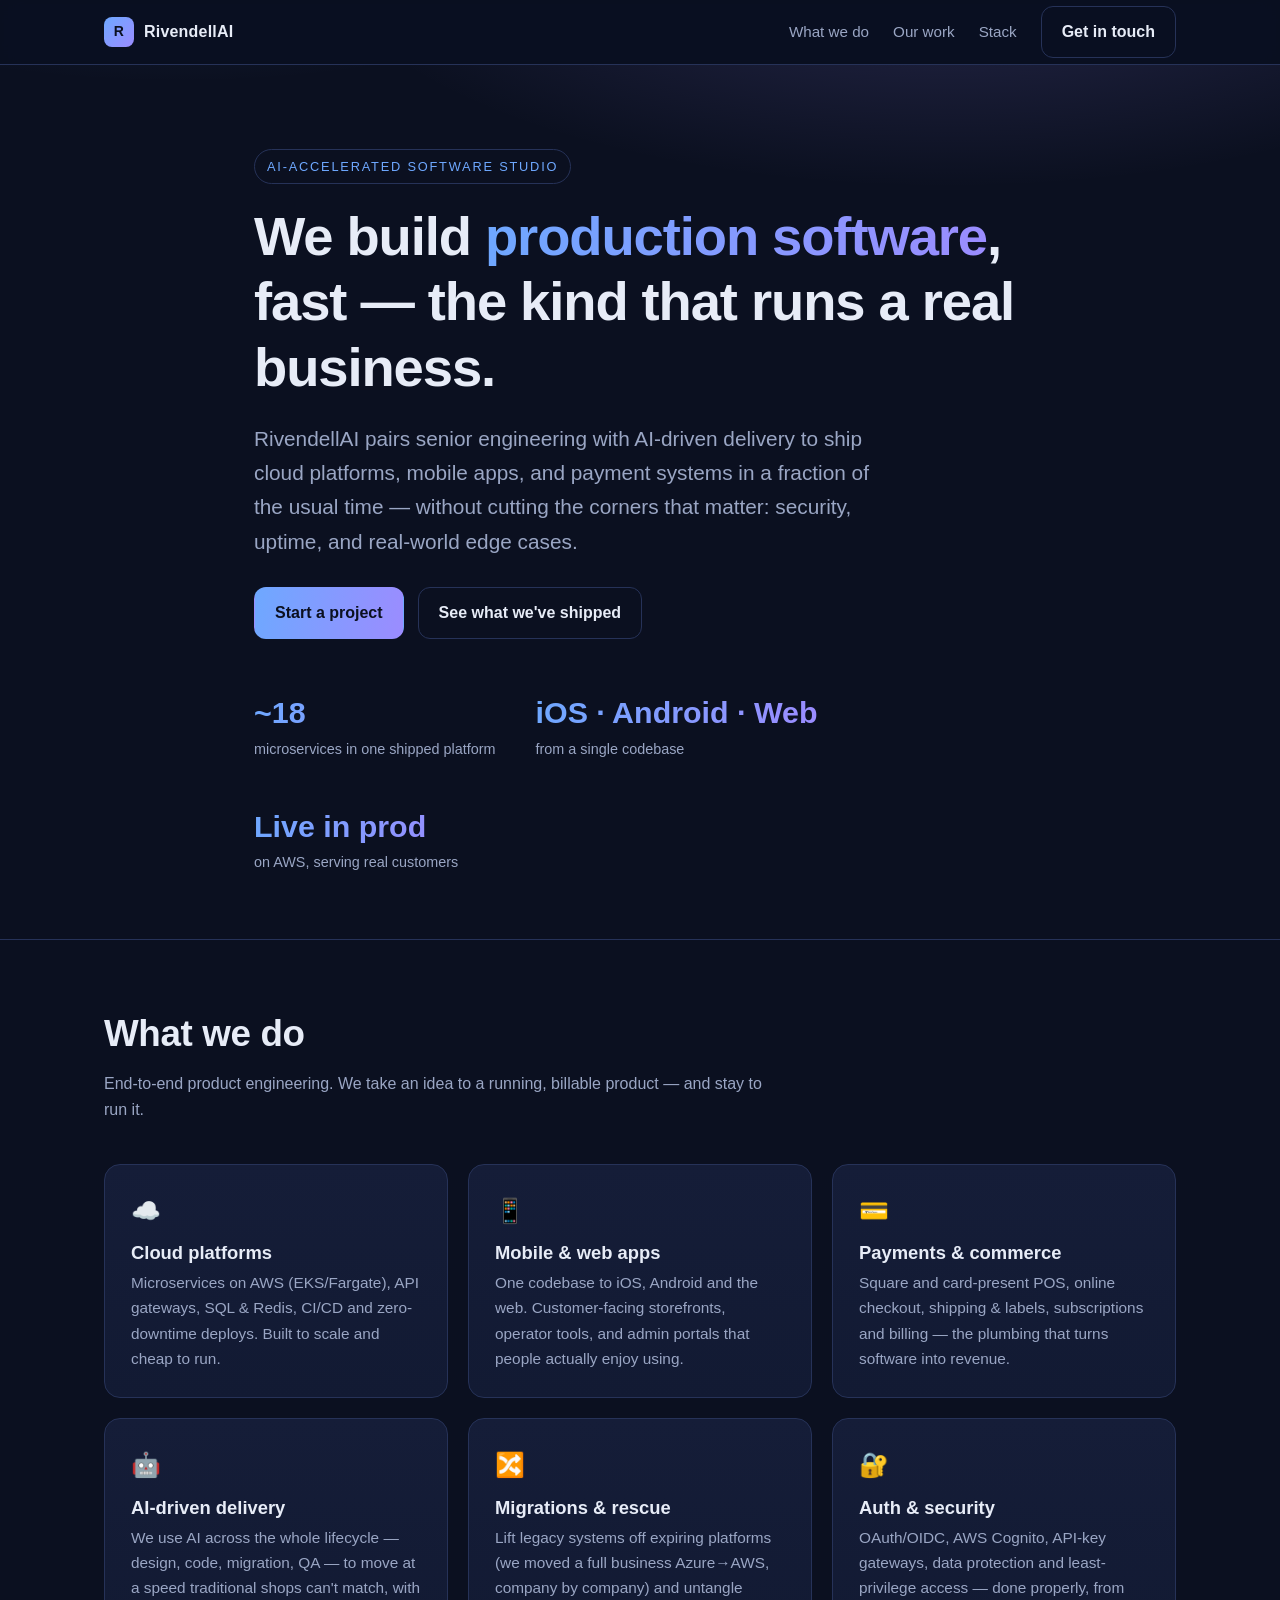
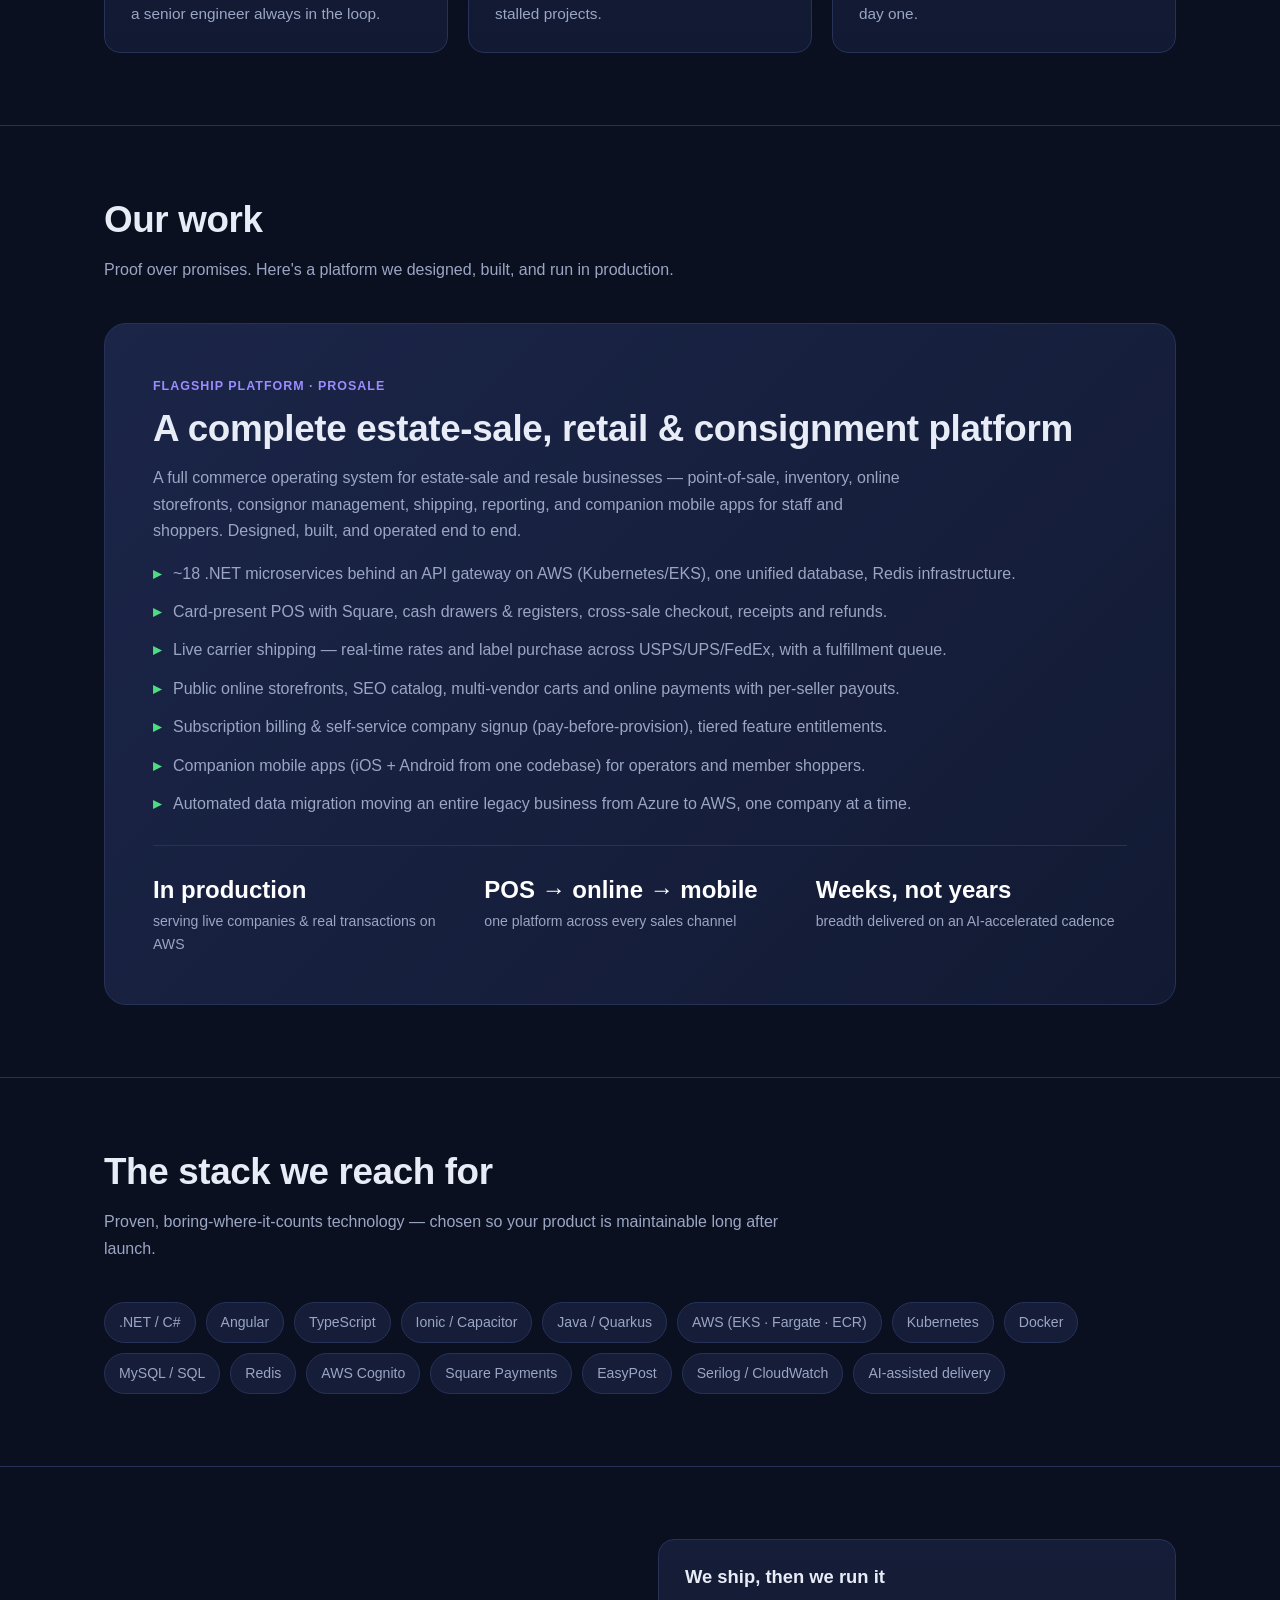
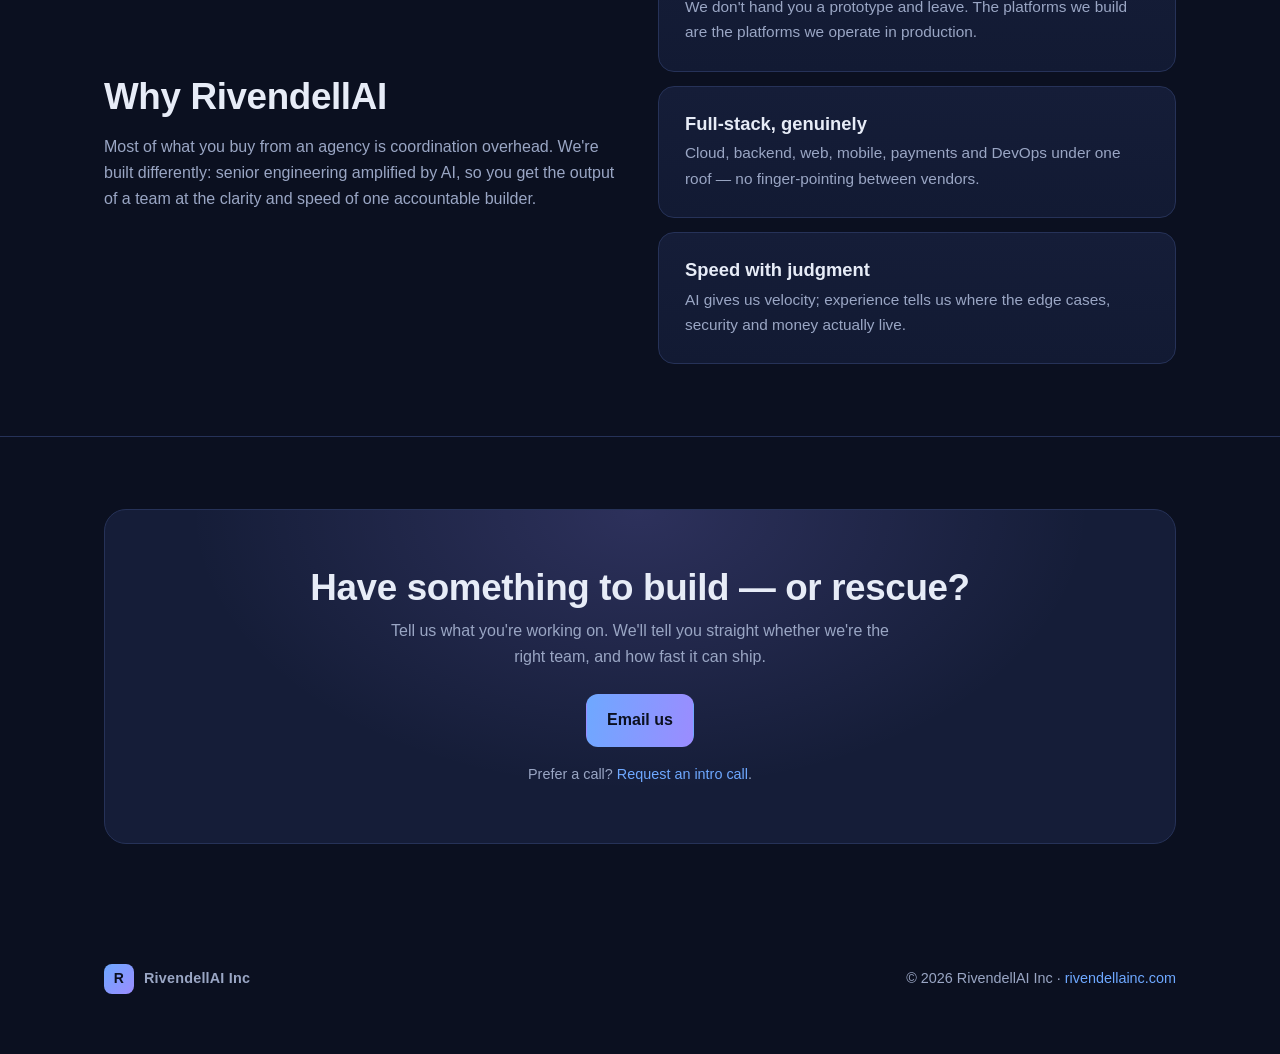
==== index.html @ 31cd1a30 "Add files via upload" ====
<!DOCTYPE html>
<html lang="en">
<head>
  <meta charset="UTF-8" />
  <meta name="viewport" content="width=device-width, initial-scale=1.0" />
  <title>RivendellAI Inc — AI-accelerated software, built to run real businesses</title>
  <meta name="description" content="RivendellAI builds production software, fast — cloud microservices, mobile apps, payments, and AI-driven delivery. We shipped a full estate-sale & retail platform end to end." />
  <meta name="theme-color" content="#0b1020" />

  <!-- Open Graph / social preview -->
  <meta property="og:type" content="website" />
  <meta property="og:title" content="RivendellAI Inc" />
  <meta property="og:description" content="AI-accelerated software, built to run real businesses." />
  <meta property="og:url" content="https://rivendellainc.com" />

  <style>
    :root{
      --bg:#0b1020; --bg2:#121a33; --panel:#151d38; --panel2:#1b2548;
      --text:#e7ecf7; --muted:#9aa6c4; --line:#263258;
      --accent:#6ea8ff; --accent2:#9b8cff; --good:#4ade80;
      --radius:16px; --max:1120px;
    }
    *{box-sizing:border-box}
    html{scroll-behavior:smooth}
    body{
      margin:0; background:var(--bg); color:var(--text);
      font:16px/1.65 -apple-system,BlinkMacSystemFont,"Segoe UI",Roboto,Helvetica,Arial,sans-serif;
      -webkit-font-smoothing:antialiased;
    }
    a{color:var(--accent); text-decoration:none}
    a:hover{text-decoration:underline}
    .wrap{max-width:var(--max); margin:0 auto; padding:0 24px}
    h1,h2,h3{line-height:1.2; margin:0 0 .4em}
    h1{font-size:clamp(2.1rem,5vw,3.4rem); letter-spacing:-.02em}
    h2{font-size:clamp(1.6rem,3.5vw,2.3rem); letter-spacing:-.01em}
    h3{font-size:1.15rem}
    p{margin:0 0 1em}
    .muted{color:var(--muted)}
    .grad{
      background:linear-gradient(100deg,var(--accent),var(--accent2));
      -webkit-background-clip:text; background-clip:text; color:transparent;
    }

    /* Header */
    header{
      position:sticky; top:0; z-index:20;
      backdrop-filter:saturate(140%) blur(10px);
      background:rgba(11,16,32,.72); border-bottom:1px solid var(--line);
    }
    .nav{display:flex; align-items:center; gap:24px; height:64px}
    .brand{display:flex; align-items:center; gap:10px; font-weight:700; letter-spacing:.2px}
    .brand .mark{
      width:30px; height:30px; border-radius:8px;
      background:linear-gradient(135deg,var(--accent),var(--accent2));
      display:grid; place-items:center; color:#0b1020; font-weight:800; font-size:14px;
    }
    .nav .spacer{flex:1}
    .nav a.link{color:var(--muted); font-size:.95rem}
    .nav a.link:hover{color:var(--text); text-decoration:none}
    @media(max-width:720px){ .nav a.link{display:none} }

    .btn{
      display:inline-block; padding:12px 20px; border-radius:12px; font-weight:600;
      border:1px solid transparent; cursor:pointer; transition:.15s;
    }
    .btn-primary{background:linear-gradient(100deg,var(--accent),var(--accent2)); color:#0b1020}
    .btn-primary:hover{text-decoration:none; filter:brightness(1.07); transform:translateY(-1px)}
    .btn-ghost{border-color:var(--line); color:var(--text)}
    .btn-ghost:hover{text-decoration:none; border-color:var(--accent); color:#fff}

    /* Hero */
    .hero{position:relative; overflow:hidden; padding:84px 0 64px}
    .hero::before{
      content:""; position:absolute; inset:-30% -10% auto -10%; height:620px;
      background:radial-gradient(60% 60% at 70% 20%,rgba(155,140,255,.22),transparent 70%),
                 radial-gradient(50% 50% at 20% 10%,rgba(110,168,255,.20),transparent 70%);
      pointer-events:none;
    }
    .hero .inner{position:relative; max-width:820px}
    .eyebrow{
      display:inline-block; font-size:.8rem; letter-spacing:.14em; text-transform:uppercase;
      color:var(--accent); border:1px solid var(--line); padding:6px 12px; border-radius:999px; margin-bottom:20px;
    }
    .hero p.lead{font-size:clamp(1.05rem,2.2vw,1.3rem); color:var(--muted); max-width:640px}
    .cta-row{display:flex; gap:14px; flex-wrap:wrap; margin-top:28px}

    .stats{display:flex; gap:40px; flex-wrap:wrap; margin-top:48px}
    .stat .n{font-size:1.9rem; font-weight:800; background:linear-gradient(100deg,var(--accent),var(--accent2)); -webkit-background-clip:text; background-clip:text; color:transparent}
    .stat .l{color:var(--muted); font-size:.9rem}

    /* Sections */
    section{padding:72px 0; border-top:1px solid var(--line)}
    .section-head{max-width:680px; margin-bottom:40px}
    .section-head p{color:var(--muted)}

    .grid{display:grid; gap:20px}
    .grid-3{grid-template-columns:repeat(3,1fr)}
    .grid-2{grid-template-columns:repeat(2,1fr)}
    @media(max-width:860px){ .grid-3{grid-template-columns:1fr} .grid-2{grid-template-columns:1fr} }

    .card{
      background:linear-gradient(180deg,var(--panel),var(--bg2));
      border:1px solid var(--line); border-radius:var(--radius); padding:26px;
      transition:.18s;
    }
    .card:hover{border-color:var(--accent); transform:translateY(-3px)}
    .card .ic{font-size:1.5rem; margin-bottom:12px}
    .card h3{margin-bottom:.3em}
    .card p{color:var(--muted); margin:0; font-size:.96rem}

    /* Case study */
    .case{
      background:linear-gradient(135deg,var(--panel2),var(--bg2));
      border:1px solid var(--line); border-radius:22px; padding:clamp(28px,5vw,48px);
    }
    .case .tag{color:var(--accent2); font-weight:700; letter-spacing:.08em; text-transform:uppercase; font-size:.78rem}
    .case ul{margin:0; padding-left:0; list-style:none; display:grid; gap:12px; margin-top:8px}
    .case li{display:flex; gap:12px; color:var(--muted)}
    .case li::before{content:"▸"; color:var(--good); font-weight:800}
    .case .result{
      margin-top:28px; display:grid; grid-template-columns:repeat(3,1fr); gap:20px;
      border-top:1px solid var(--line); padding-top:24px;
    }
    @media(max-width:700px){ .case .result{grid-template-columns:1fr} }
    .case .result .n{font-size:1.5rem; font-weight:800; color:#fff}
    .case .result .l{color:var(--muted); font-size:.88rem}

    /* Stack chips */
    .chips{display:flex; flex-wrap:wrap; gap:10px}
    .chip{
      border:1px solid var(--line); background:var(--panel); color:var(--muted);
      padding:8px 14px; border-radius:999px; font-size:.88rem;
    }

    /* CTA band */
    .cta-band{
      text-align:center; background:
        radial-gradient(60% 120% at 50% 0%,rgba(155,140,255,.18),transparent 70%), var(--panel);
      border:1px solid var(--line); border-radius:22px; padding:clamp(32px,6vw,56px);
    }
    .cta-band h2{margin-bottom:.2em}
    .cta-band p{color:var(--muted); max-width:520px; margin:0 auto 24px}

    footer{padding:48px 0 60px; color:var(--muted); font-size:.9rem}
    .foot{display:flex; justify-content:space-between; gap:16px; flex-wrap:wrap; align-items:center}

    /* small helper note for the owner — delete before publishing */
    .editme{display:none}
  </style>
</head>
<body>

  <header>
    <div class="wrap nav">
      <div class="brand"><span class="mark">R</span> RivendellAI</div>
      <span class="spacer"></span>
      <a class="link" href="#services">What we do</a>
      <a class="link" href="#work">Our work</a>
      <a class="link" href="#stack">Stack</a>
      <a class="btn btn-ghost" href="#contact">Get in touch</a>
    </div>
  </header>

  <!-- HERO -->
  <section class="hero" style="border-top:none">
    <div class="wrap inner">
      <span class="eyebrow">AI-accelerated software studio</span>
      <h1>We build <span class="grad">production software</span>, fast — the kind that runs a real business.</h1>
      <p class="lead">
        RivendellAI pairs senior engineering with AI-driven delivery to ship cloud platforms,
        mobile apps, and payment systems in a fraction of the usual time — without cutting the
        corners that matter: security, uptime, and real-world edge cases.
      </p>
      <div class="cta-row">
        <a class="btn btn-primary" href="#contact">Start a project</a>
        <a class="btn btn-ghost" href="#work">See what we've shipped</a>
      </div>

      <div class="stats">
        <div class="stat"><div class="n">~18</div><div class="l">microservices in one shipped platform</div></div>
        <div class="stat"><div class="n">iOS · Android · Web</div><div class="l">from a single codebase</div></div>
        <div class="stat"><div class="n">Live in prod</div><div class="l">on AWS, serving real customers</div></div>
      </div>
    </div>
  </section>

  <!-- SERVICES -->
  <section id="services">
    <div class="wrap">
      <div class="section-head">
        <h2>What we do</h2>
        <p>End-to-end product engineering. We take an idea to a running, billable product — and stay to run it.</p>
      </div>
      <div class="grid grid-3">
        <div class="card">
          <div class="ic">☁️</div>
          <h3>Cloud platforms</h3>
          <p>Microservices on AWS (EKS/Fargate), API gateways, SQL &amp; Redis, CI/CD and zero-downtime deploys. Built to scale and cheap to run.</p>
        </div>
        <div class="card">
          <div class="ic">📱</div>
          <h3>Mobile &amp; web apps</h3>
          <p>One codebase to iOS, Android and the web. Customer-facing storefronts, operator tools, and admin portals that people actually enjoy using.</p>
        </div>
        <div class="card">
          <div class="ic">💳</div>
          <h3>Payments &amp; commerce</h3>
          <p>Square and card-present POS, online checkout, shipping &amp; labels, subscriptions and billing — the plumbing that turns software into revenue.</p>
        </div>
        <div class="card">
          <div class="ic">🤖</div>
          <h3>AI-driven delivery</h3>
          <p>We use AI across the whole lifecycle — design, code, migration, QA — to move at a speed traditional shops can't match, with a senior engineer always in the loop.</p>
        </div>
        <div class="card">
          <div class="ic">🔀</div>
          <h3>Migrations &amp; rescue</h3>
          <p>Lift legacy systems off expiring platforms (we moved a full business Azure→AWS, company by company) and untangle stalled projects.</p>
        </div>
        <div class="card">
          <div class="ic">🔐</div>
          <h3>Auth &amp; security</h3>
          <p>OAuth/OIDC, AWS Cognito, API-key gateways, data protection and least-privilege access — done properly, from day one.</p>
        </div>
      </div>
    </div>
  </section>

  <!-- CASE STUDY / WORK -->
  <section id="work">
    <div class="wrap">
      <div class="section-head">
        <h2>Our work</h2>
        <p>Proof over promises. Here's a platform we designed, built, and run in production.</p>
      </div>

      <div class="case">
        <span class="tag">Flagship platform · ProSale</span>
        <h2 style="margin-top:8px">A complete estate-sale, retail &amp; consignment platform</h2>
        <p class="muted" style="max-width:760px">
          A full commerce operating system for estate-sale and resale businesses — point-of-sale,
          inventory, online storefronts, consignor management, shipping, reporting, and companion
          mobile apps for staff and shoppers. Designed, built, and operated end to end.
        </p>

        <ul>
          <li>~18 .NET microservices behind an API gateway on AWS (Kubernetes/EKS), one unified database, Redis infrastructure.</li>
          <li>Card-present POS with Square, cash drawers &amp; registers, cross-sale checkout, receipts and refunds.</li>
          <li>Live carrier shipping — real-time rates and label purchase across USPS/UPS/FedEx, with a fulfillment queue.</li>
          <li>Public online storefronts, SEO catalog, multi-vendor carts and online payments with per-seller payouts.</li>
          <li>Subscription billing &amp; self-service company signup (pay-before-provision), tiered feature entitlements.</li>
          <li>Companion mobile apps (iOS + Android from one codebase) for operators and member shoppers.</li>
          <li>Automated data migration moving an entire legacy business from Azure to AWS, one company at a time.</li>
        </ul>

        <div class="result">
          <div><div class="n">In production</div><div class="l">serving live companies &amp; real transactions on AWS</div></div>
          <div><div class="n">POS → online → mobile</div><div class="l">one platform across every sales channel</div></div>
          <div><div class="n">Weeks, not years</div><div class="l">breadth delivered on an AI-accelerated cadence</div></div>
        </div>
      </div>
    </div>
  </section>

  <!-- STACK -->
  <section id="stack">
    <div class="wrap">
      <div class="section-head">
        <h2>The stack we reach for</h2>
        <p>Proven, boring-where-it-counts technology — chosen so your product is maintainable long after launch.</p>
      </div>
      <div class="chips">
        <span class="chip">.NET / C#</span>
        <span class="chip">Angular</span>
        <span class="chip">TypeScript</span>
        <span class="chip">Ionic / Capacitor</span>
        <span class="chip">Java / Quarkus</span>
        <span class="chip">AWS (EKS · Fargate · ECR)</span>
        <span class="chip">Kubernetes</span>
        <span class="chip">Docker</span>
        <span class="chip">MySQL / SQL</span>
        <span class="chip">Redis</span>
        <span class="chip">AWS Cognito</span>
        <span class="chip">Square Payments</span>
        <span class="chip">EasyPost</span>
        <span class="chip">Serilog / CloudWatch</span>
        <span class="chip">AI-assisted delivery</span>
      </div>
    </div>
  </section>

  <!-- WHY US -->
  <section id="why">
    <div class="wrap">
      <div class="grid grid-2" style="align-items:center; gap:36px">
        <div>
          <h2>Why RivendellAI</h2>
          <p class="muted">
            Most of what you buy from an agency is coordination overhead. We're built differently:
            senior engineering amplified by AI, so you get the output of a team at the clarity and
            speed of one accountable builder.
          </p>
        </div>
        <div class="grid" style="gap:14px">
          <div class="card"><h3>We ship, then we run it</h3><p>We don't hand you a prototype and leave. The platforms we build are the platforms we operate in production.</p></div>
          <div class="card"><h3>Full-stack, genuinely</h3><p>Cloud, backend, web, mobile, payments and DevOps under one roof — no finger-pointing between vendors.</p></div>
          <div class="card"><h3>Speed with judgment</h3><p>AI gives us velocity; experience tells us where the edge cases, security and money actually live.</p></div>
        </div>
      </div>
    </div>
  </section>

  <!-- CONTACT -->
  <section id="contact">
    <div class="wrap">
      <div class="cta-band">
        <h2>Have something to build — or rescue?</h2>
        <p>Tell us what you're working on. We'll tell you straight whether we're the right team, and how fast it can ship.</p>
        <!-- EDIT: replace the email below with your real contact address -->
        <a class="btn btn-primary" href="mailto:hello@rivendellainc.com?subject=Project%20inquiry">Email us</a>
        <div class="muted" style="margin-top:16px; font-size:.9rem">
          <!-- EDIT: or drop in a Calendly / Cal.com link here -->
          Prefer a call? <a href="mailto:hello@rivendellainc.com?subject=Intro%20call">Request an intro call</a>.
        </div>
      </div>
    </div>
  </section>

  <footer>
    <div class="wrap foot">
      <div class="brand"><span class="mark">R</span> RivendellAI&nbsp;Inc</div>
      <div>© <span id="yr">2026</span> RivendellAI Inc · <a href="https://rivendellainc.com">rivendellainc.com</a></div>
    </div>
  </footer>

  <script>document.getElementById('yr').textContent = new Date().getFullYear();</script>
</body>
</html>
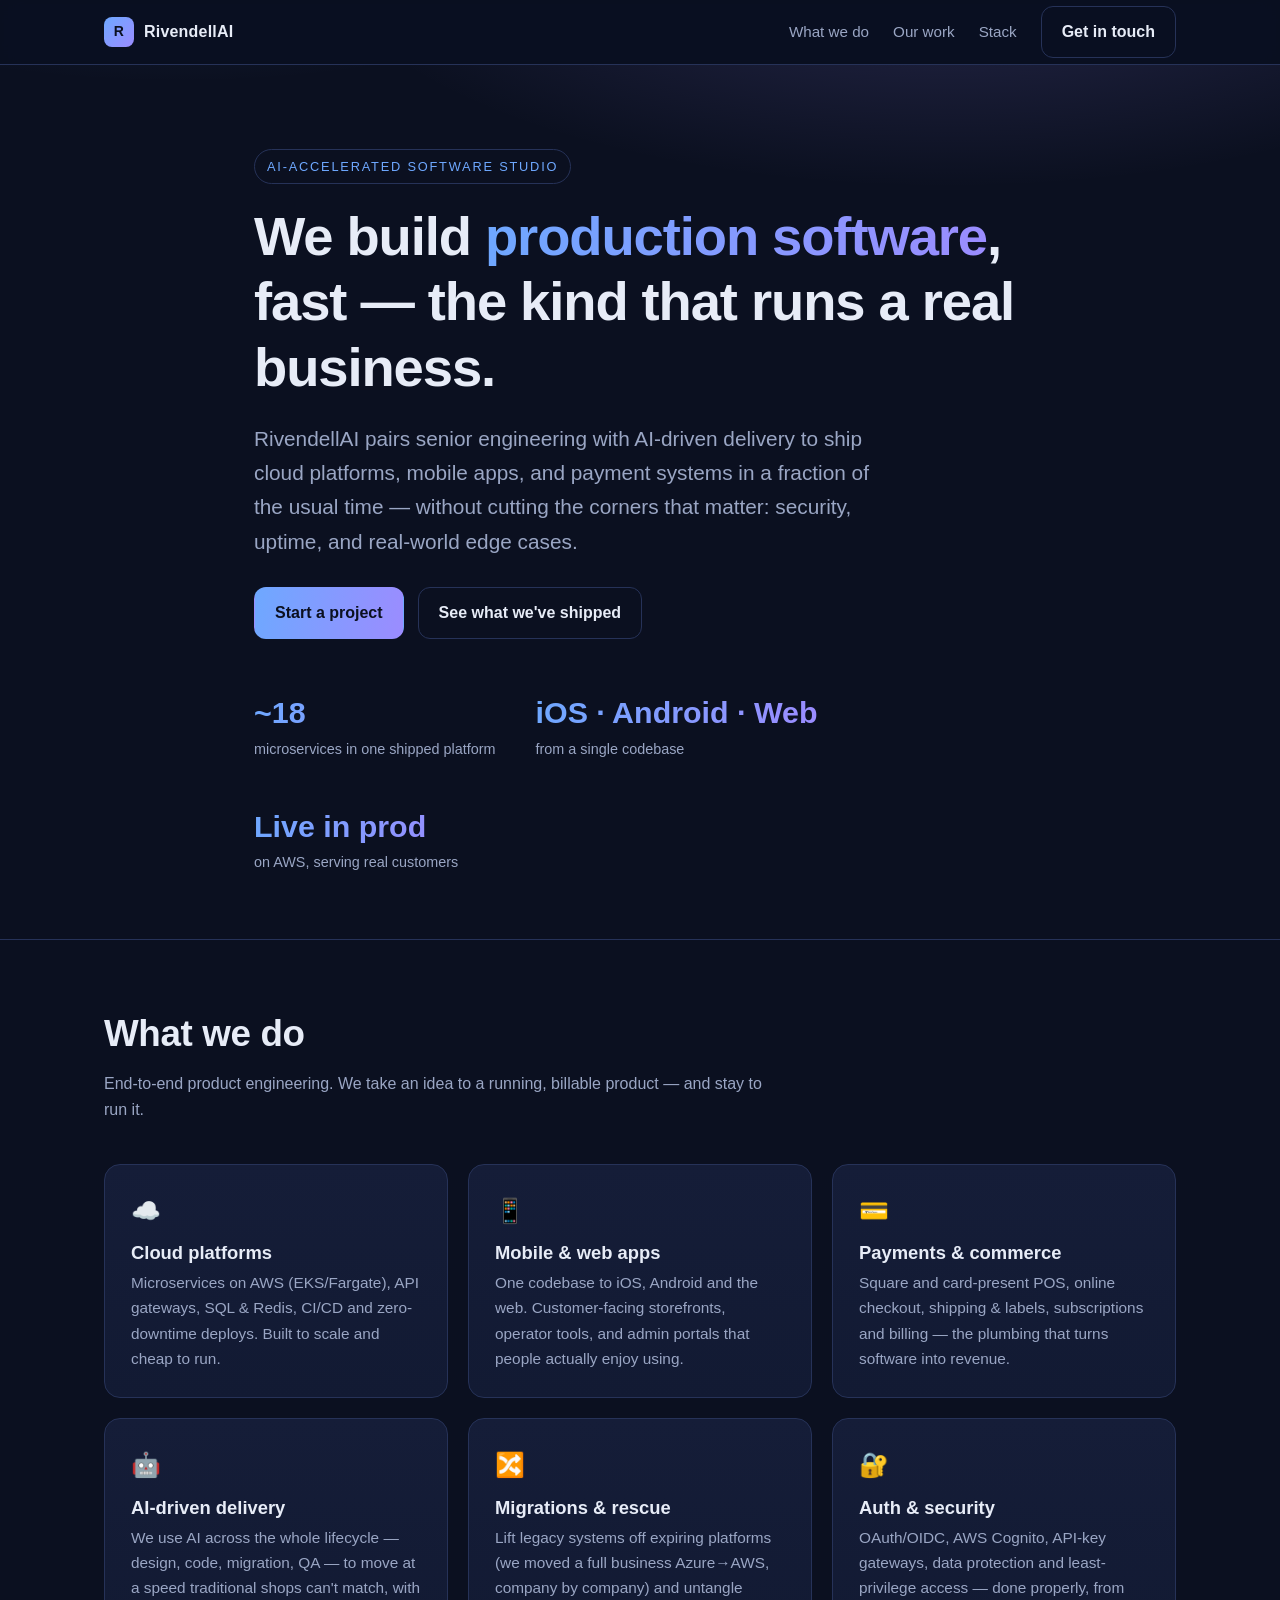
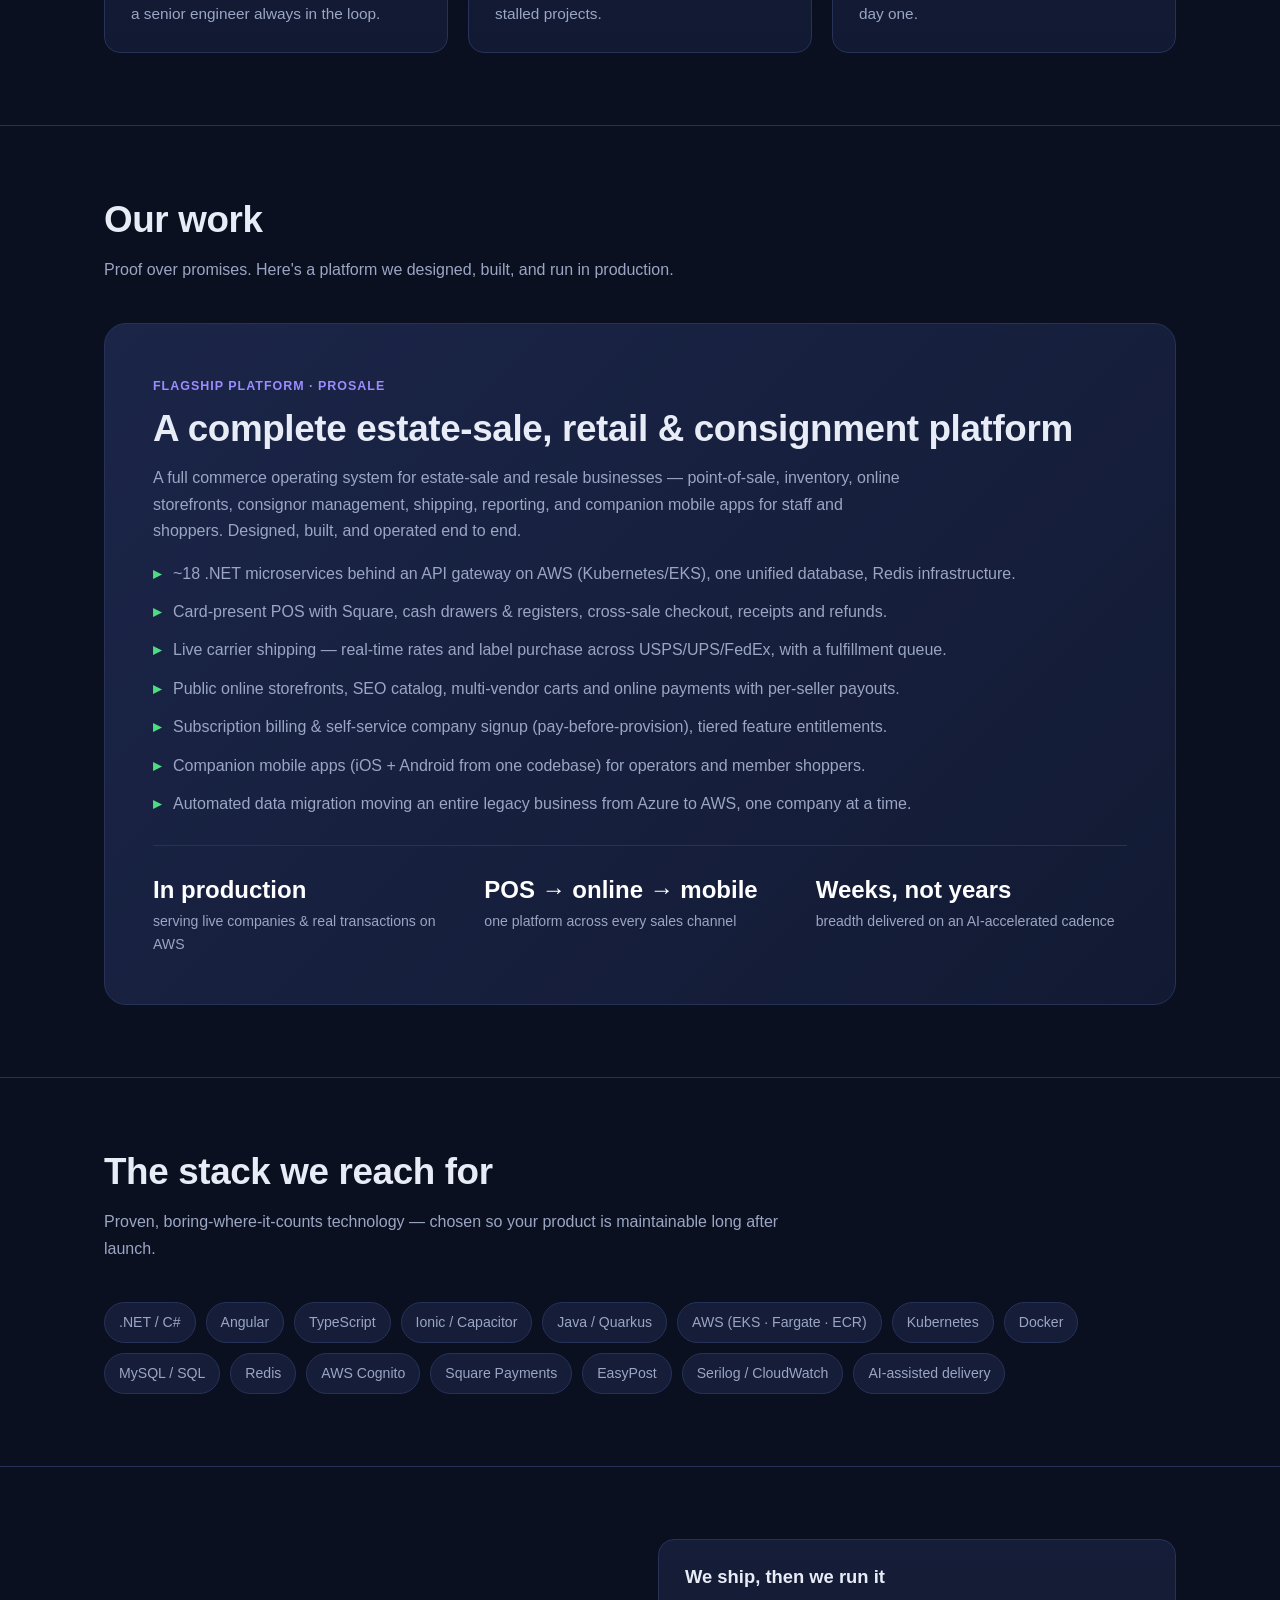
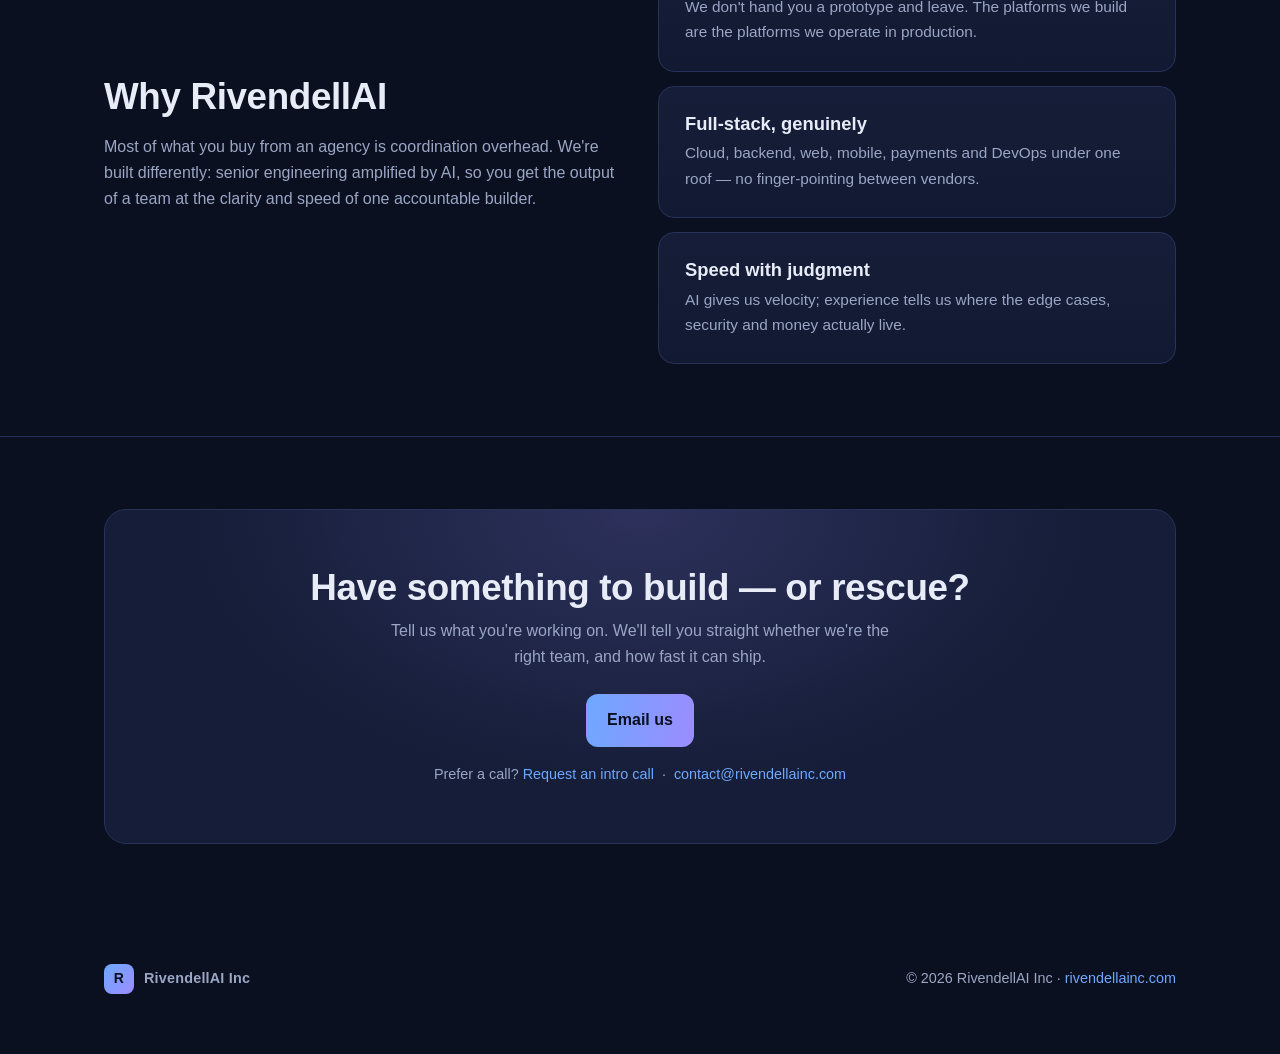
==== commit ecd8e22e: "Use contact@rivendellainc.com as the business contact address" ====
--- a/index.html
+++ b/index.html
@@ -316,11 +316,10 @@
       <div class="cta-band">
         <h2>Have something to build — or rescue?</h2>
         <p>Tell us what you're working on. We'll tell you straight whether we're the right team, and how fast it can ship.</p>
-        <!-- EDIT: replace the email below with your real contact address -->
-        <a class="btn btn-primary" href="mailto:hello@rivendellainc.com?subject=Project%20inquiry">Email us</a>
+        <a class="btn btn-primary" href="mailto:contact@rivendellainc.com?subject=Project%20inquiry">Email us</a>
         <div class="muted" style="margin-top:16px; font-size:.9rem">
-          <!-- EDIT: or drop in a Calendly / Cal.com link here -->
-          Prefer a call? <a href="mailto:hello@rivendellainc.com?subject=Intro%20call">Request an intro call</a>.
+          Prefer a call? <a href="mailto:contact@rivendellainc.com?subject=Intro%20call">Request an intro call</a>
+          &nbsp;·&nbsp; <a href="mailto:contact@rivendellainc.com">contact@rivendellainc.com</a>
         </div>
       </div>
     </div>
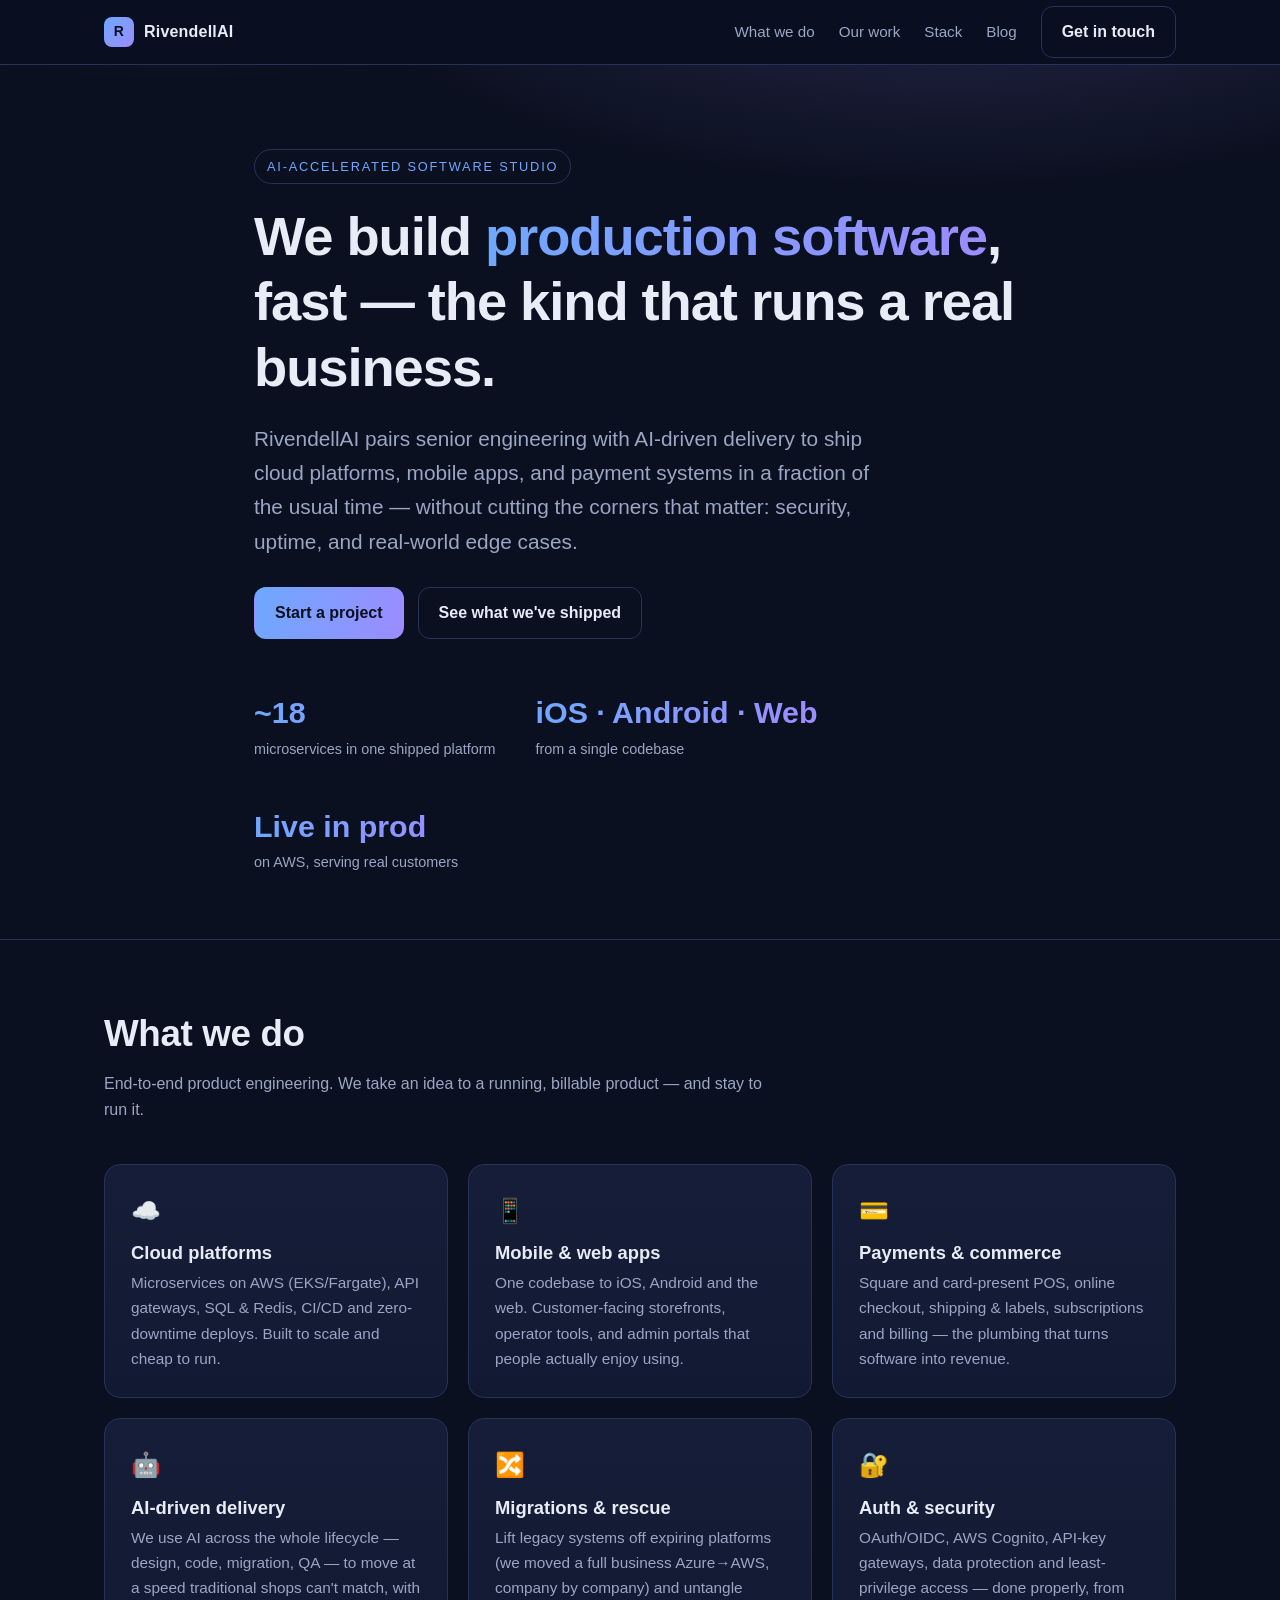
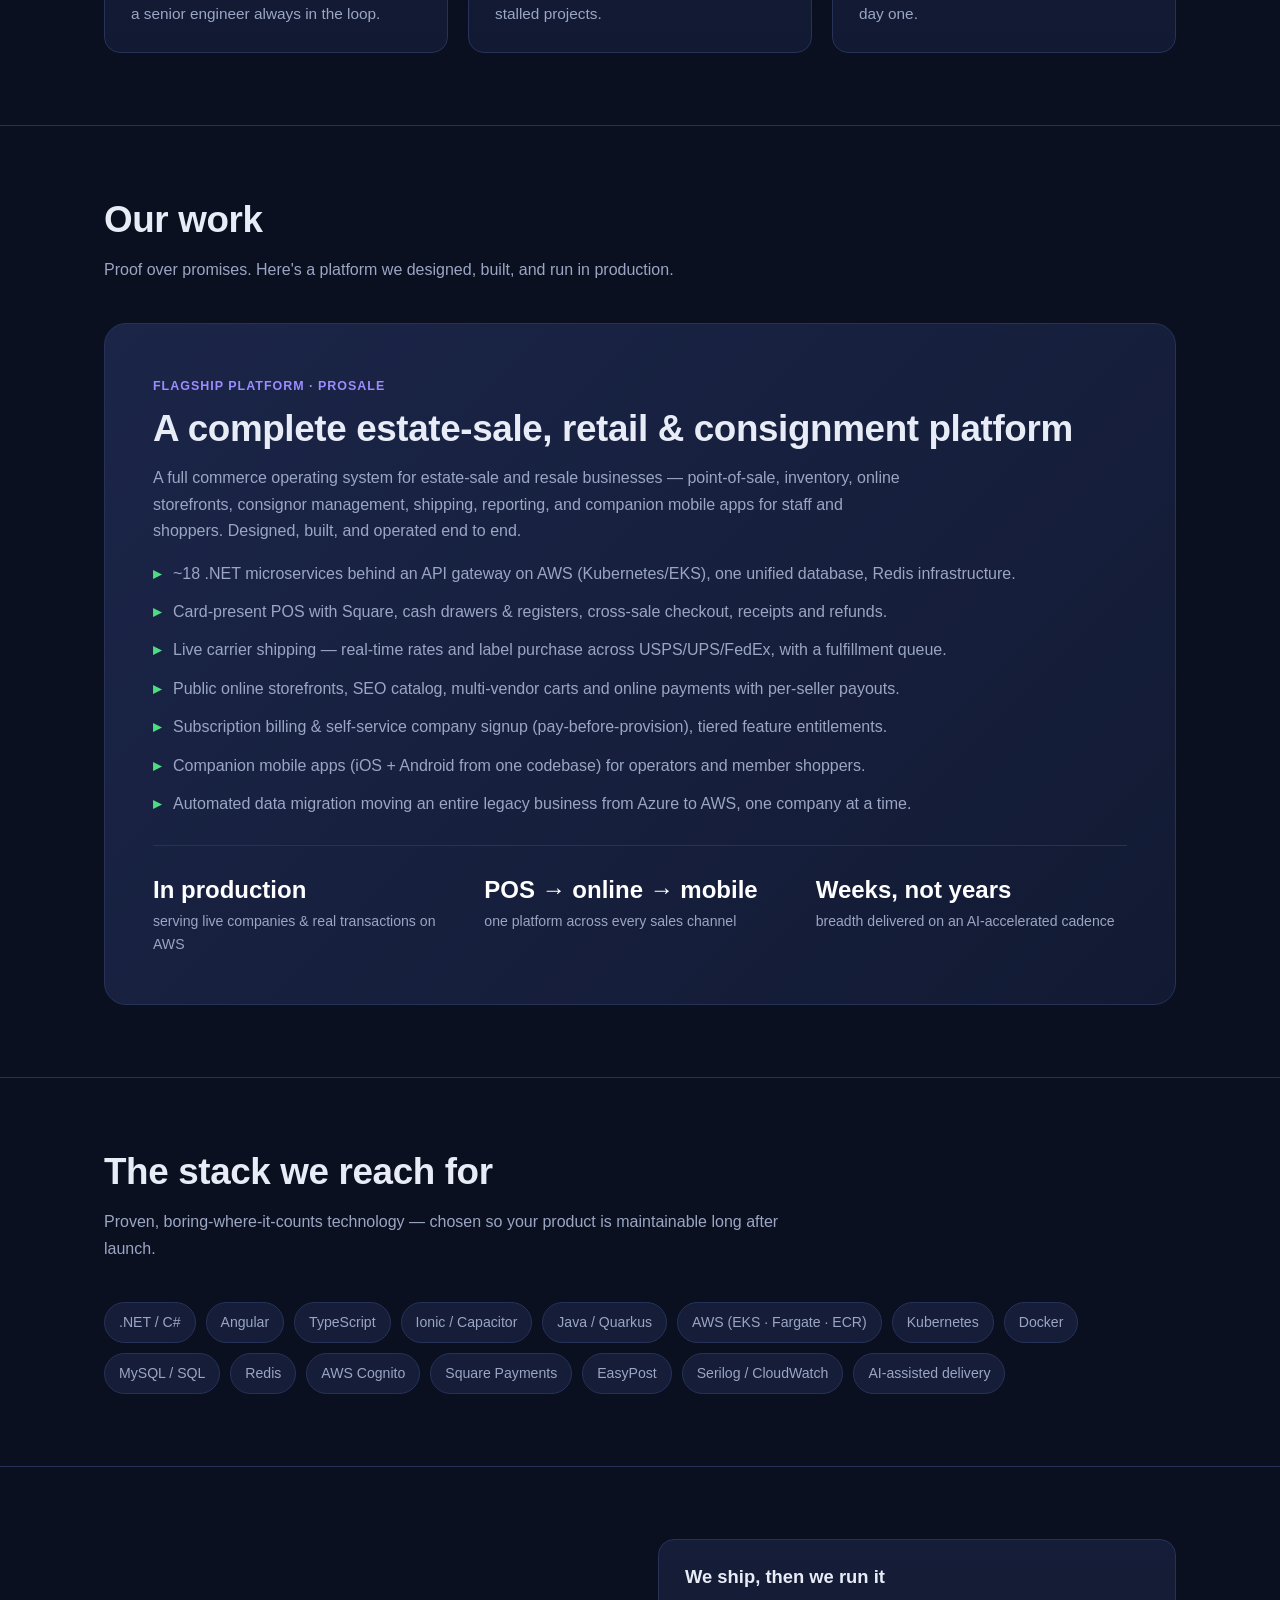
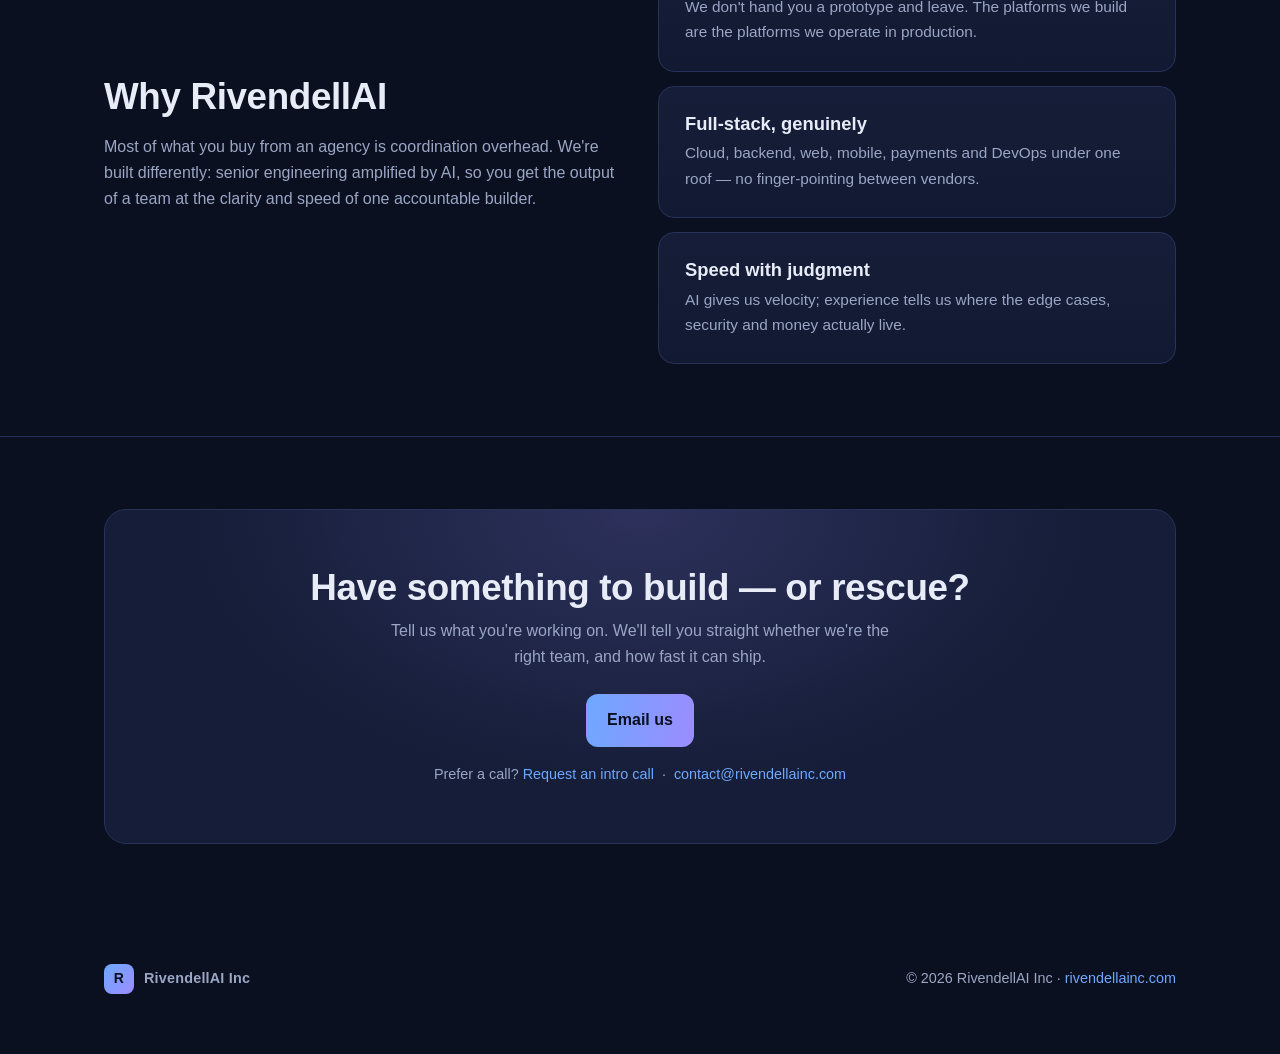
==== commit 1aa4cc1b: "Add Inside the Code blog: 6 posts ported from the old site, index, styles, nav link" ====
--- a/index.html
+++ b/index.html
@@ -157,6 +157,7 @@
       <a class="link" href="#services">What we do</a>
       <a class="link" href="#work">Our work</a>
       <a class="link" href="#stack">Stack</a>
+      <a class="link" href="/blog/">Blog</a>
       <a class="btn btn-ghost" href="#contact">Get in touch</a>
     </div>
   </header>
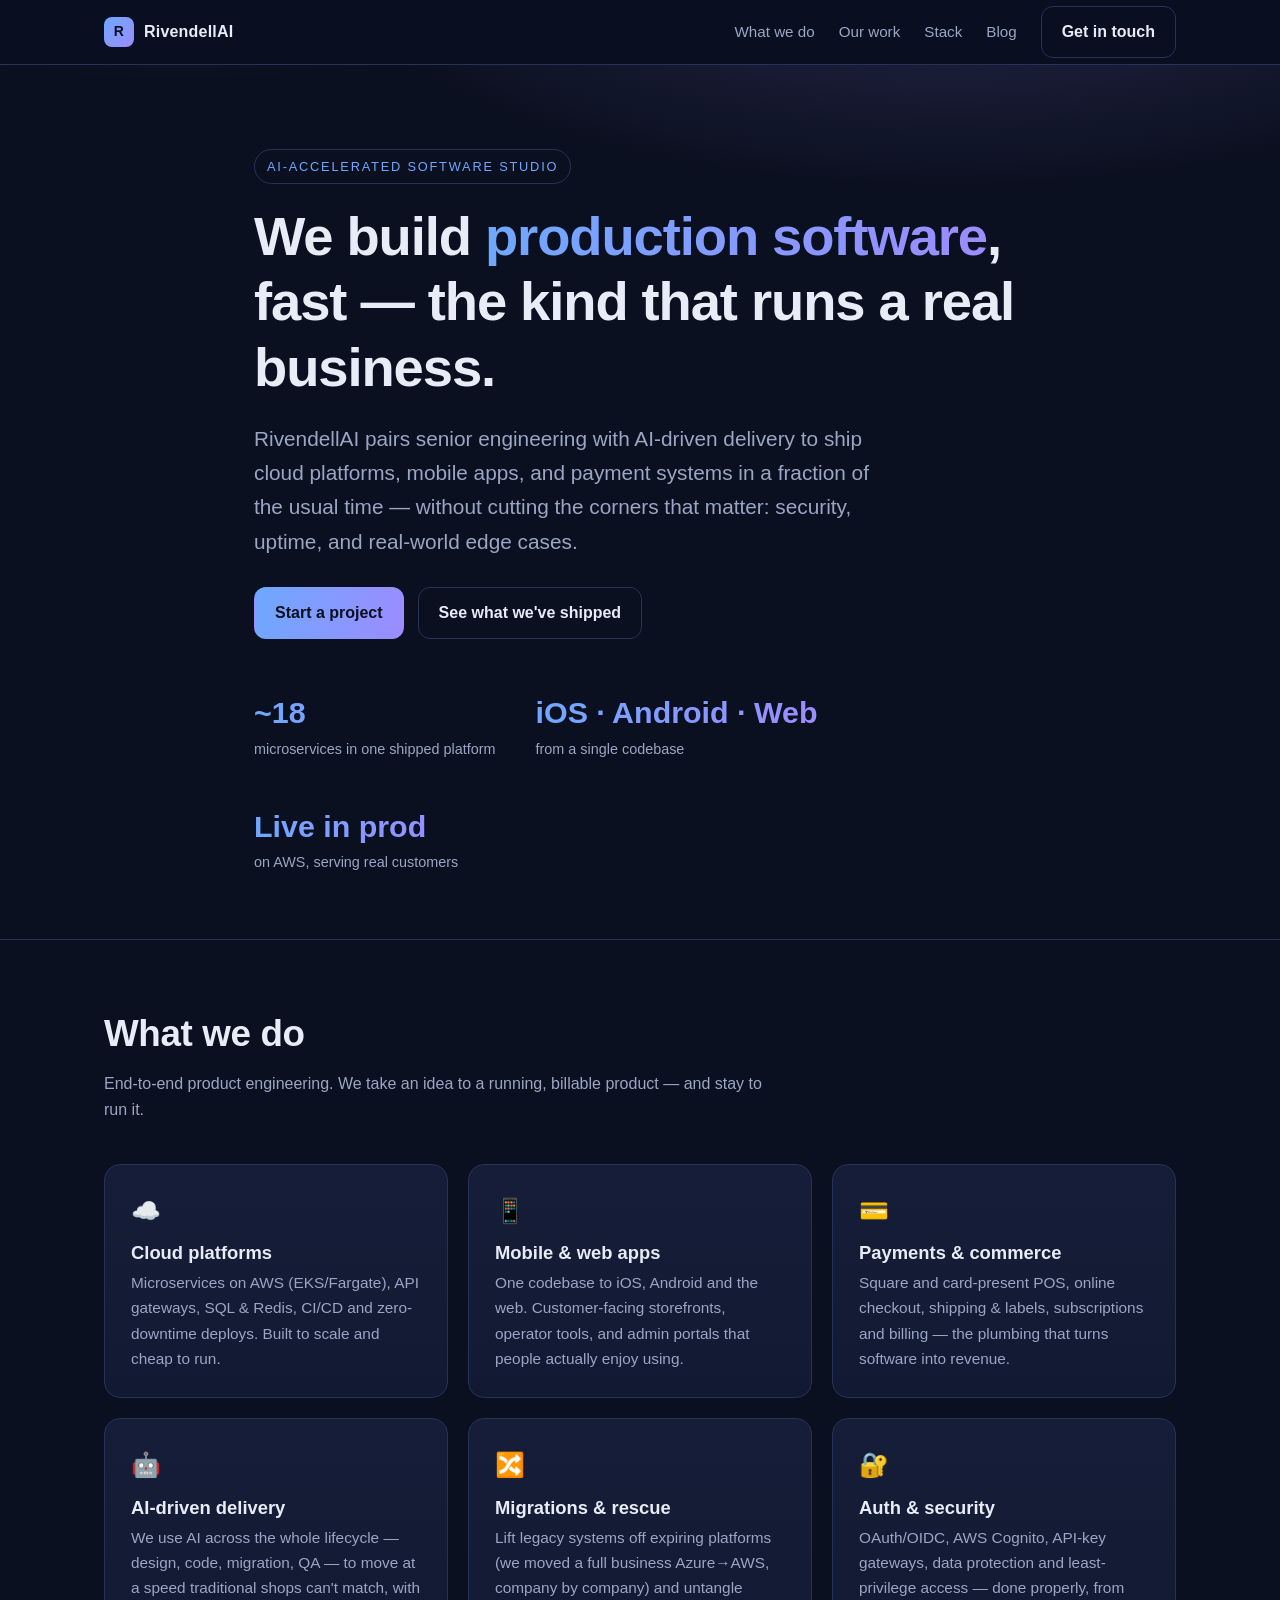
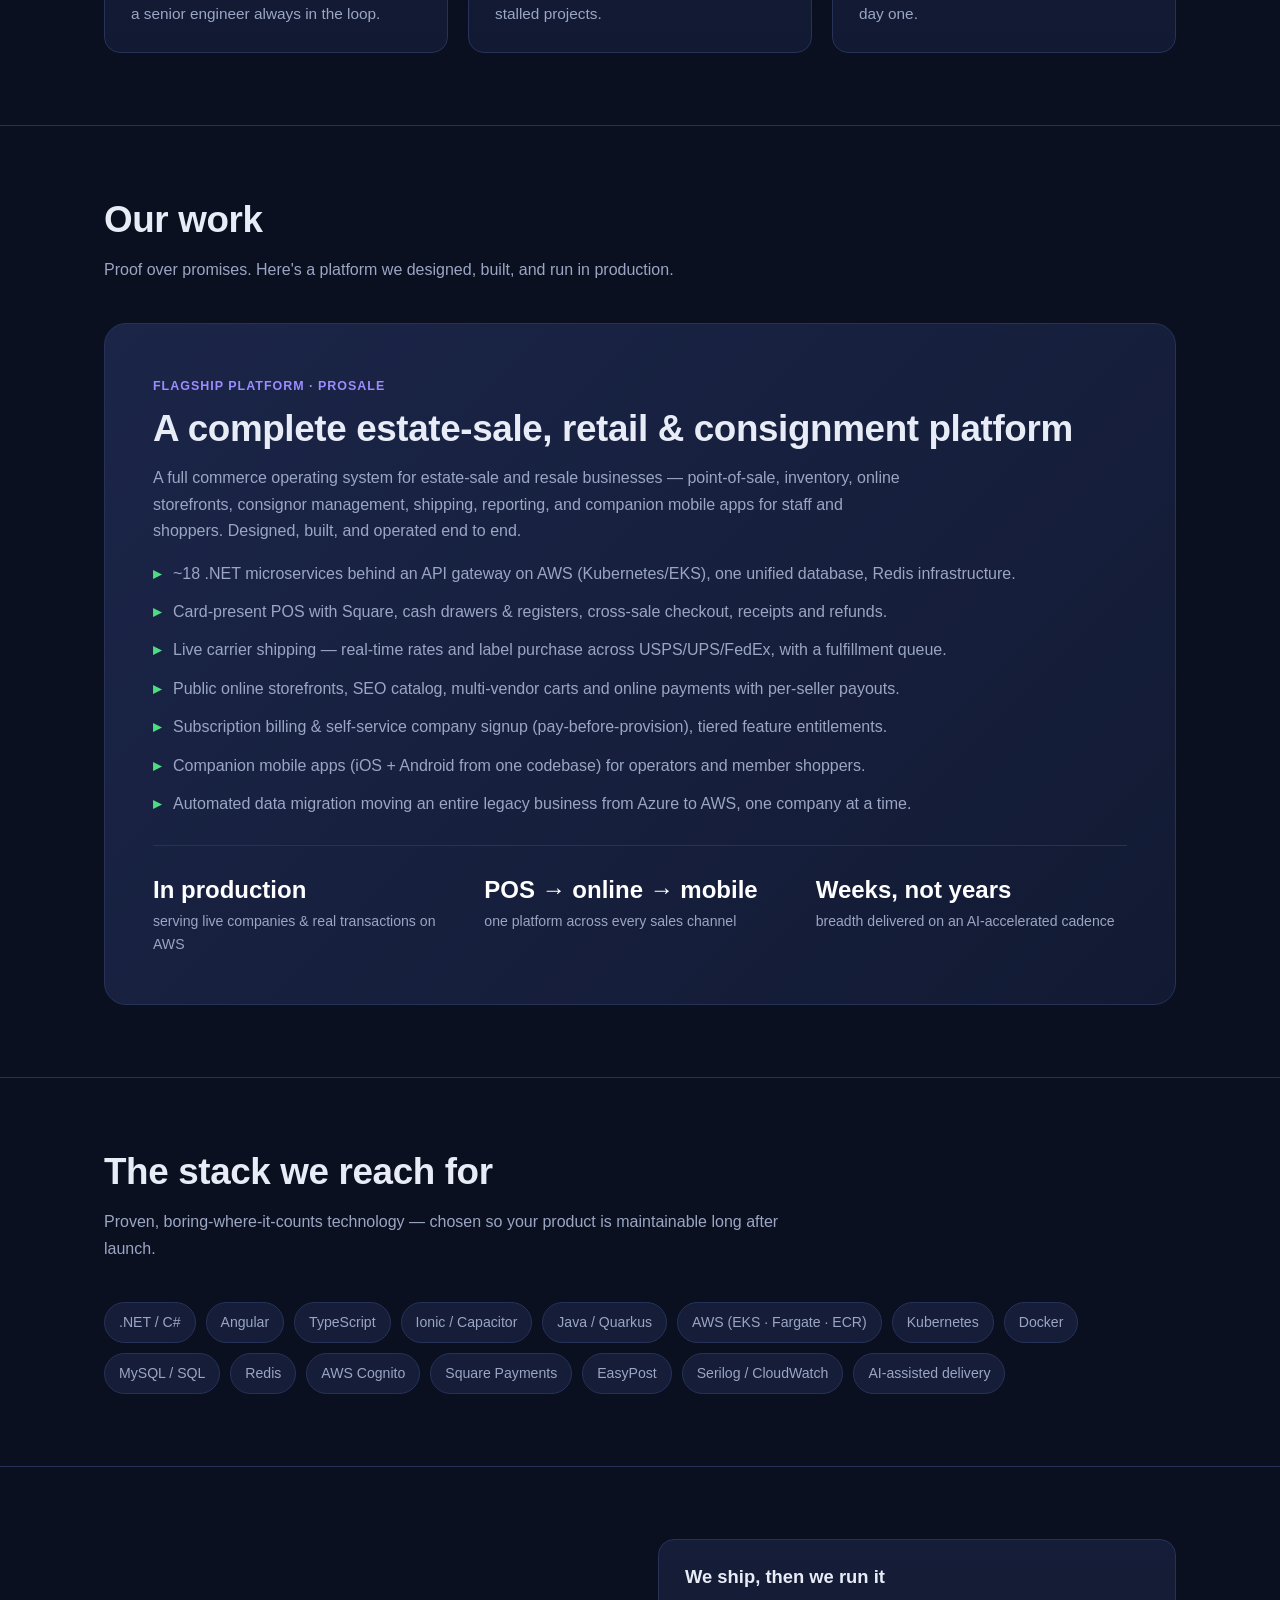
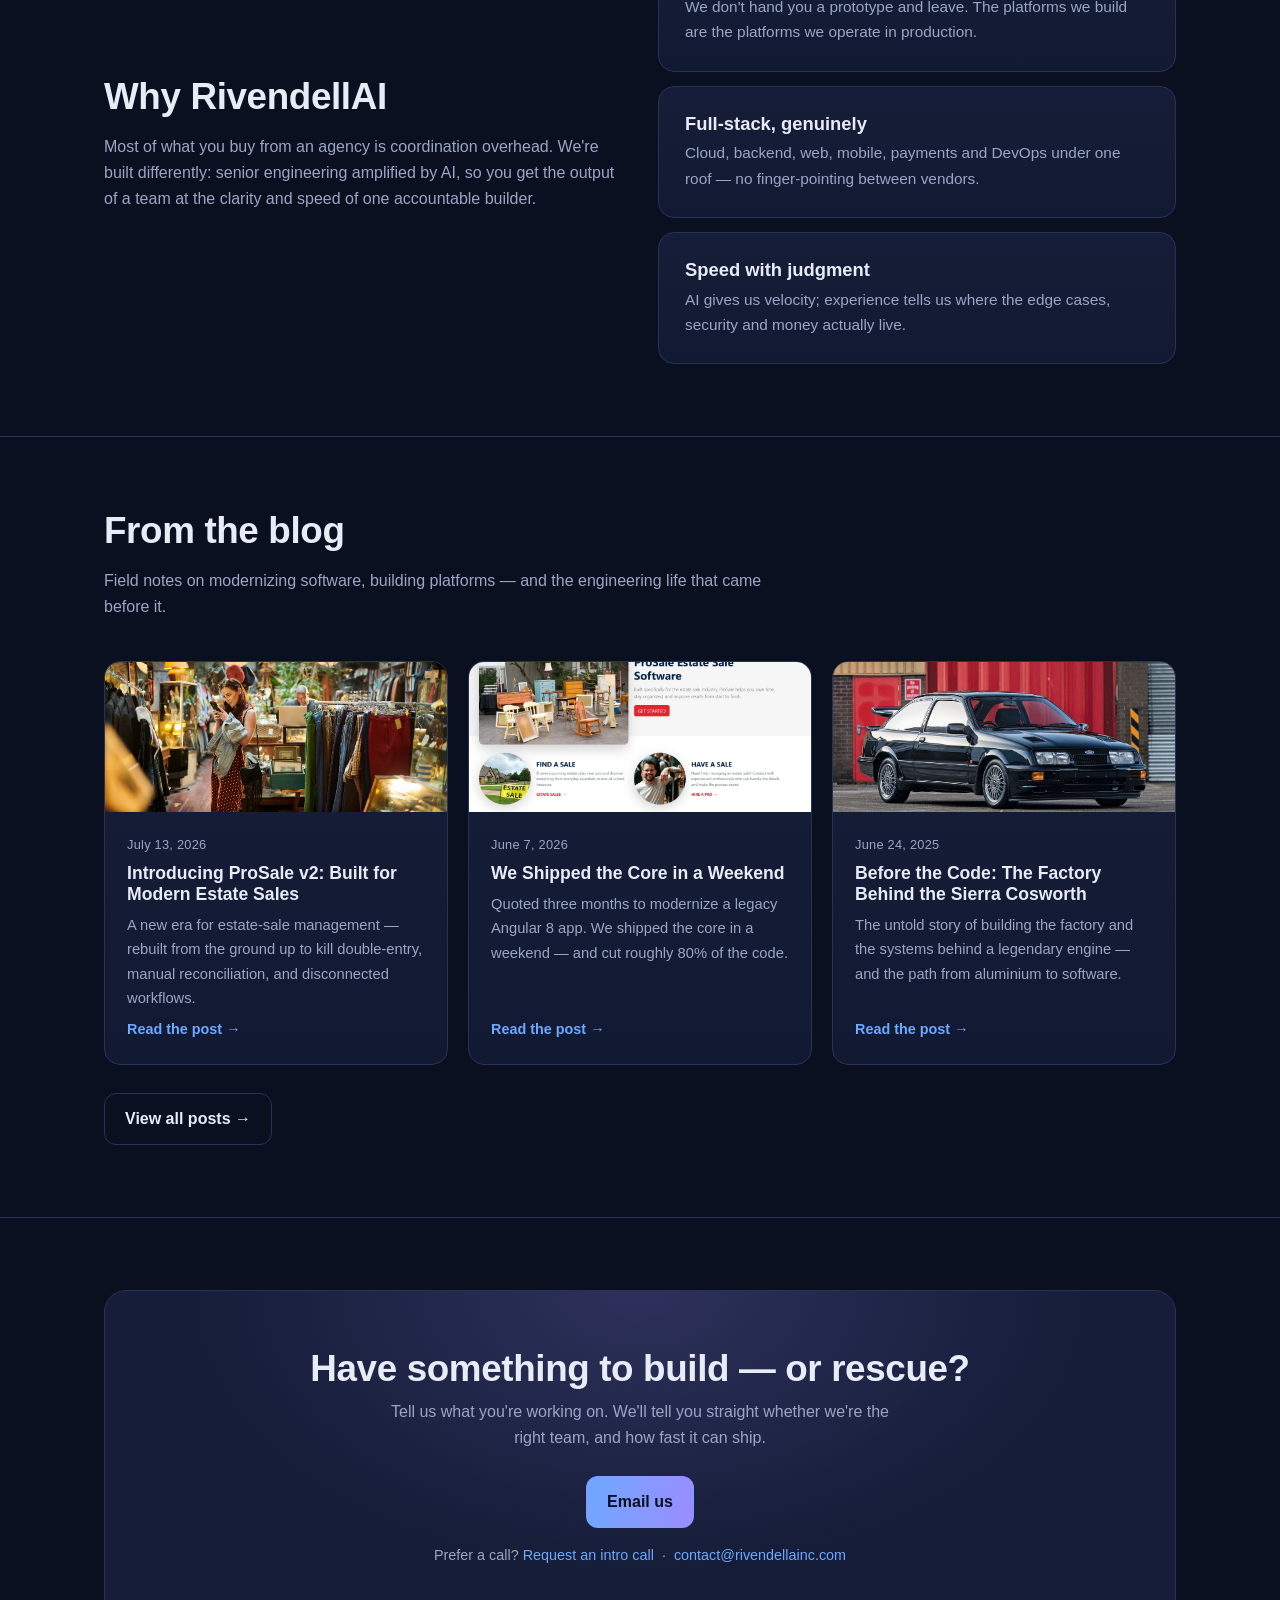
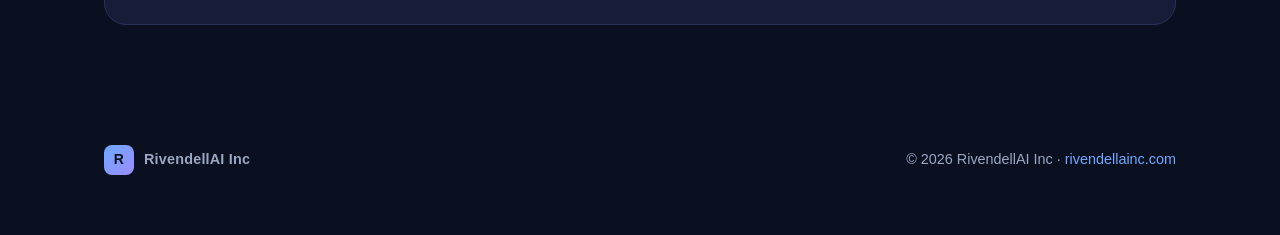
==== commit ad24ddbe: "Add 'From the blog' strip to the homepage (3 featured posts + view all)" ====
--- a/index.html
+++ b/index.html
@@ -311,6 +311,60 @@
     </div>
   </section>
 
+  <!-- FROM THE BLOG -->
+  <style>
+    .blog-card{padding:0; overflow:hidden; color:var(--text); display:flex; flex-direction:column}
+    .blog-card:hover{text-decoration:none}
+    .blog-card .thumb{height:150px; background-size:cover; background-position:center; background-color:#0e1630}
+    .blog-card .thumb.noimg{background:linear-gradient(135deg,var(--panel2),var(--bg2))}
+    .blog-card .bc-body{padding:22px; display:flex; flex-direction:column; gap:8px; flex:1}
+    .blog-card .date{color:var(--muted); font-size:.8rem; letter-spacing:.02em}
+    .blog-card h3{margin:0; font-size:1.1rem}
+    .blog-card p{color:var(--muted); font-size:.92rem; margin:0; flex:1}
+    .blog-card .read{color:var(--accent); font-weight:600; font-size:.9rem}
+    .blog-more{margin-top:28px}
+  </style>
+  <section id="blog">
+    <div class="wrap">
+      <div class="section-head">
+        <h2>From the blog</h2>
+        <p>Field notes on modernizing software, building platforms — and the engineering life that came before it.</p>
+      </div>
+      <div class="grid grid-3">
+        <a class="card blog-card" href="/blog/introducing-prosale-v2-built-for-modern-estate-sales.html">
+          <div class="thumb" style="background-image:url('/blog/images/1366202964.jpg')"></div>
+          <div class="bc-body">
+            <span class="date">July 13, 2026</span>
+            <h3>Introducing ProSale v2: Built for Modern Estate Sales</h3>
+            <p>A new era for estate-sale management — rebuilt from the ground up to kill double-entry, manual reconciliation, and disconnected workflows.</p>
+            <span class="read">Read the post →</span>
+          </div>
+        </a>
+        <a class="card blog-card" href="/blog/modernize-an-angular-8-app.html">
+          <div class="thumb" style="background-image:url('/blog/images/Screenshot-2026-06-07-144949.jpg')"></div>
+          <div class="bc-body">
+            <span class="date">June 7, 2026</span>
+            <h3>We Shipped the Core in a Weekend</h3>
+            <p>Quoted three months to modernize a legacy Angular 8 app. We shipped the core in a weekend — and cut roughly 80% of the code.</p>
+            <span class="read">Read the post →</span>
+          </div>
+        </a>
+        <a class="card blog-card" href="/blog/sierra-cosworth.html">
+          <div class="thumb" style="background-image:url('/blog/images/1987-ford-sierra-cosworth-rs500-main.jpg')"></div>
+          <div class="bc-body">
+            <span class="date">June 24, 2025</span>
+            <h3>Before the Code: The Factory Behind the Sierra Cosworth</h3>
+            <p>The untold story of building the factory and the systems behind a legendary engine — and the path from aluminium to software.</p>
+            <span class="read">Read the post →</span>
+          </div>
+        </a>
+      </div>
+      <div class="blog-more">
+        <a class="btn btn-ghost" href="/blog/">View all posts →</a>
+      </div>
+    </div>
+  </section>
+
   <!-- CONTACT -->
   <section id="contact">
     <div class="wrap">
